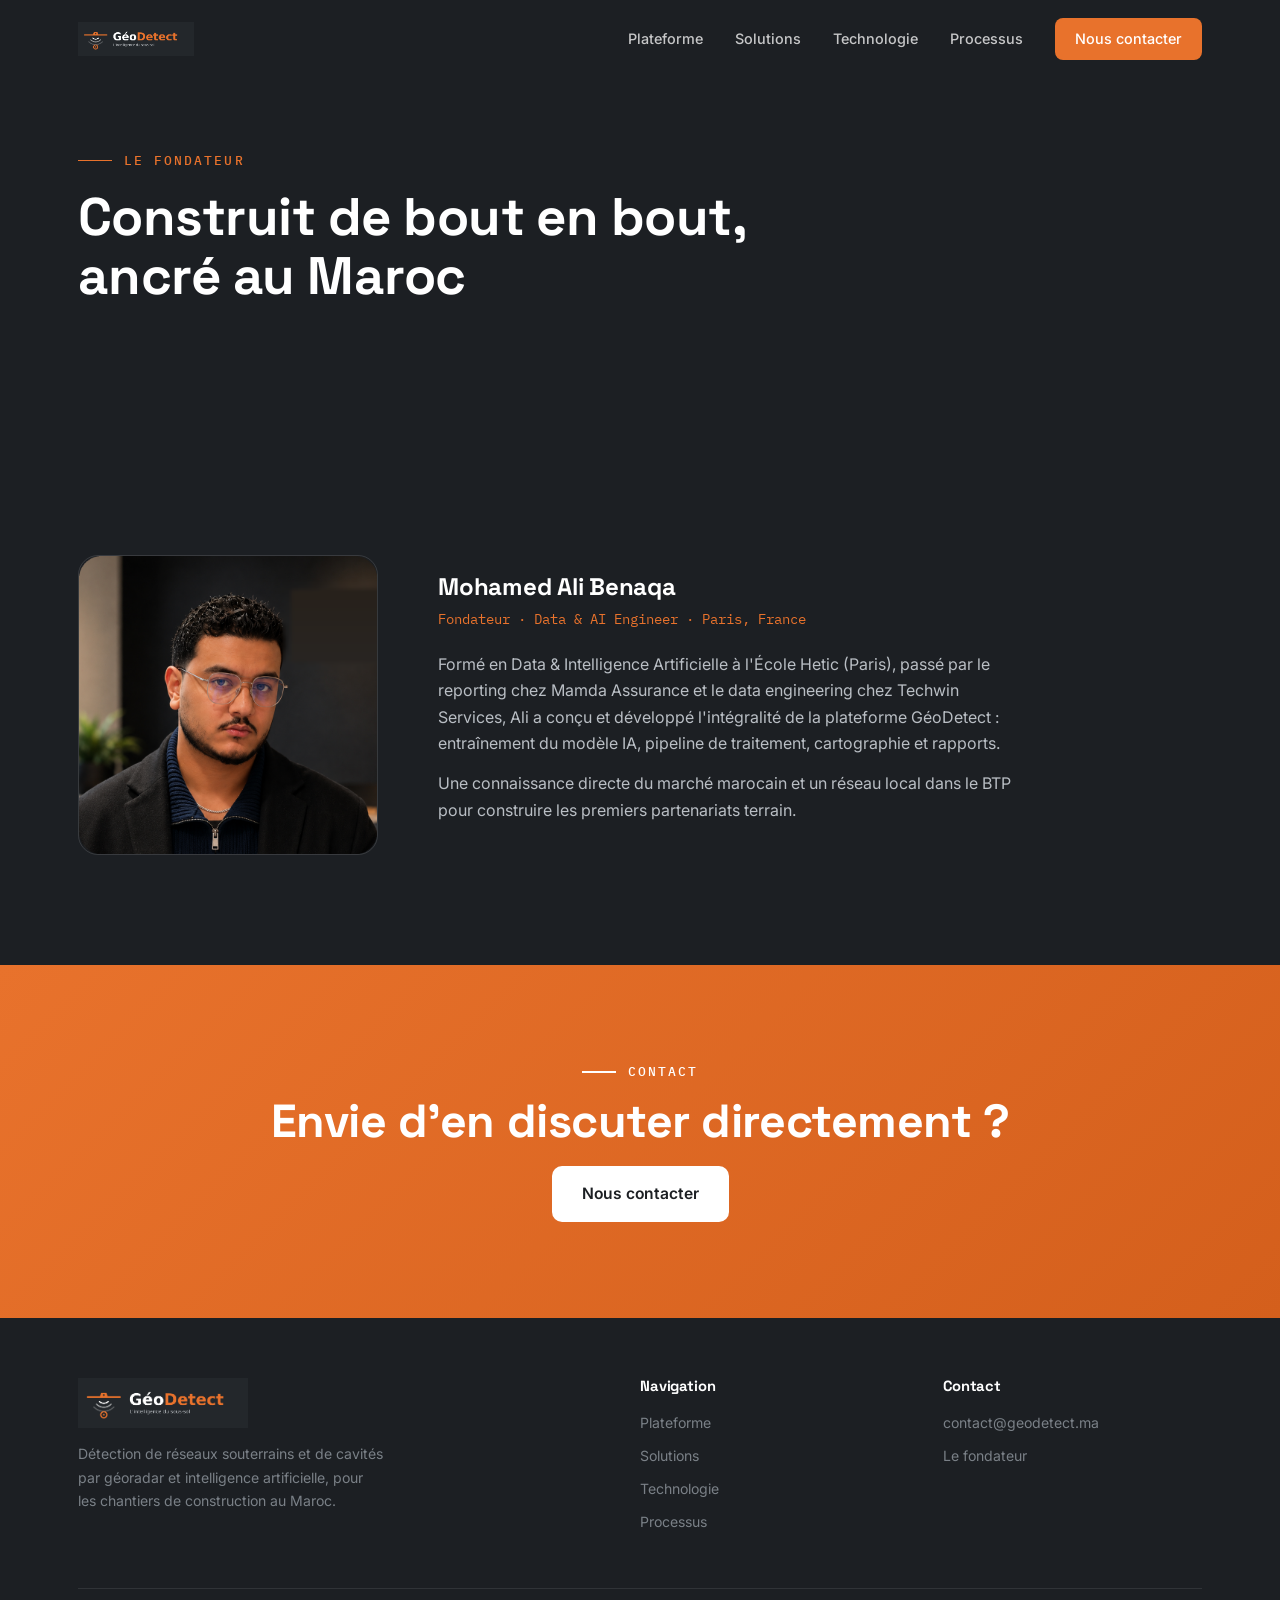
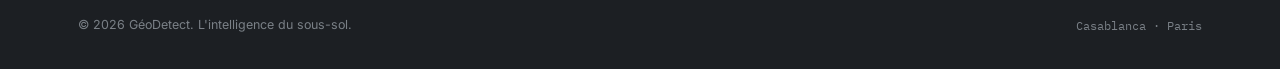
==== a-propos.html @ ed150065 "feat: menu mobile (hamburger) pour naviguer entre les pages" ====
<!DOCTYPE html>
<html lang="fr">
<head>
<meta charset="UTF-8">
<meta name="viewport" content="width=device-width, initial-scale=1.0">
<title>À propos — GéoDetect</title>
<meta name="description" content="GéoDetect est construit de bout en bout par Mohamed Ali Benaqa, Data & AI Engineer, ancré au Maroc.">
<link rel="icon" type="image/png" href="assets/favicon_32.png">
<link rel="preconnect" href="https://fonts.googleapis.com">
<link rel="preconnect" href="https://fonts.gstatic.com" crossorigin>
<link href="https://fonts.googleapis.com/css2?family=Space+Grotesk:wght@500;600;700&family=Inter:wght@400;500;600;700&family=IBM+Plex+Mono:wght@400;500&display=swap" rel="stylesheet">
<link rel="stylesheet" href="style.css">
</head>
<body>

<nav id="nav">
  <div class="nav-int">
    <a class="nav-marque" href="index.html"><img src="assets/geodetect_logo_dark_1700.png" alt="GéoDetect" style="height:34px;width:auto;display:block"></a>
    <div class="nav-liens">
      <a href="plateforme.html">Plateforme</a>
      <a href="solutions.html">Solutions</a>
      <a href="technologie.html">Technologie</a>
      <a href="processus.html">Processus</a>
      <a class="nav-cta" href="contact.html">Nous contacter</a>
    </div>
    <button class="menu-bascule" id="menu-bascule" aria-label="Menu" aria-expanded="false">
      <span></span><span></span><span></span>
    </button>
  </div>
  <div class="menu-mobile" id="menu-mobile">
    <a href="plateforme.html">Plateforme</a>
    <a href="solutions.html">Solutions</a>
    <a href="technologie.html">Technologie</a>
    <a href="processus.html">Processus</a>
    <a href="a-propos.html" class="actif">À propos</a>
    <a class="nav-cta" href="contact.html">Nous contacter</a>
  </div>
</nav>

<header class="page-hero">
  <div class="conteneur">
    <div class="etiquette">Le fondateur</div>
    <h1>Construit de bout en bout, ancré au Maroc</h1>
  </div>
</header>

<section class="fondateur">
  <div class="conteneur">
    <div class="fond-grille">
      <img src="assets/photo_fondateur.png" alt="Mohamed Ali Benaqa, fondateur de GéoDetect" class="revele">
      <div class="fond-texte">
        <h3>Mohamed Ali Benaqa</h3>
        <div class="role">Fondateur · Data &amp; AI Engineer · Paris, France</div>
        <p>Formé en Data &amp; Intelligence Artificielle à l'École Hetic (Paris), passé par le reporting chez Mamda Assurance et le data engineering chez Techwin Services, Ali a conçu et développé l'intégralité de la plateforme GéoDetect : entraînement du modèle IA, pipeline de traitement, cartographie et rapports.</p>
        <p>Une connaissance directe du marché marocain et un réseau local dans le BTP pour construire les premiers partenariats terrain.</p>
      </div>
    </div>
  </div>
</section>

<section class="cta-final" id="contact">
  <div class="conteneur">
    <div class="etiquette">Contact</div>
    <h2>Envie d'en discuter directement ?</h2>
    <a class="btn blanc" href="contact.html">Nous contacter</a>
  </div>
</section>

<footer>
  <div class="conteneur">
    <div class="foot-grille">
      <div>
        <div class="foot-marque"><img src="assets/geodetect_logo_dark_1700.png" alt="GéoDetect" style="width:170px;height:auto"></div>
        <p>Détection de réseaux souterrains et de cavités par géoradar et intelligence artificielle, pour les chantiers de construction au Maroc.</p>
      </div>
      <div class="foot-col">
        <h4>Navigation</h4>
        <a href="plateforme.html">Plateforme</a>
        <a href="solutions.html">Solutions</a>
        <a href="technologie.html">Technologie</a>
        <a href="processus.html">Processus</a>
      </div>
      <div class="foot-col">
        <h4>Contact</h4>
        <a href="mailto:contact@geodetect.ma">contact@geodetect.ma</a>
        <a href="a-propos.html">Le fondateur</a>
      </div>
    </div>
    <div class="foot-bas">
      <span>© 2026 GéoDetect. L'intelligence du sous-sol.</span>
      <span class="mono">Casablanca · Paris</span>
    </div>
  </div>
</footer>

<script src="app.js"></script>
</body>
</html>
---- style.css ----
:root{
  --charbon:#1C1F23;
  --charbon-2:#23272B;
  --charbon-3:#2E3338;
  --orange:#E8722C;
  --orange-vif:#F2823D;
  --sable:#F9E3D3;
  --gris:#7A8087;
  --gris-clair:#B9BEC4;
  --fond:#FFFFFF;
  --fond-doux:#F6F5F3;
  --bordure:#E7E5E1;
}
*{margin:0;padding:0;box-sizing:border-box}
html{scroll-behavior:smooth}
@media (prefers-reduced-motion: reduce){
  html{scroll-behavior:auto}
  *,*::before,*::after{animation:none!important;transition:none!important}
  .revele{opacity:1!important;transform:none!important}
}
body{font-family:'Inter',sans-serif;color:var(--charbon);background:var(--fond);line-height:1.65;-webkit-font-smoothing:antialiased}
h1,h2,h3,h4{font-family:'Space Grotesk',sans-serif;line-height:1.12;letter-spacing:-.01em}
.mono{font-family:'IBM Plex Mono',monospace}
a:focus-visible,button:focus-visible{outline:3px solid var(--orange);outline-offset:3px;border-radius:2px}
.conteneur{max-width:1180px;margin:0 auto;padding:0 28px}
.revele{opacity:0;transform:translateY(26px);transition:opacity .7s ease,transform .7s ease}
.revele.visible{opacity:1;transform:none}

/* ===== Navigation ===== */
nav{position:fixed;top:0;left:0;right:0;z-index:100;transition:background .3s,box-shadow .3s;padding:0}
nav.solide{background:rgba(28,31,35,.92);backdrop-filter:blur(12px);box-shadow:0 1px 0 rgba(255,255,255,.06)}
.nav-int{max-width:1180px;margin:0 auto;padding:18px 28px;display:flex;align-items:center;gap:12px}
.nav-int img{width:32px;height:32px}
.nav-marque{color:#fff;font-family:'Space Grotesk',sans-serif;font-weight:700;font-size:1.1rem;text-decoration:none;letter-spacing:-.01em}
.nav-liens{margin-left:auto;display:flex;gap:32px;align-items:center}
.nav-liens a{color:rgba(255,255,255,.75);text-decoration:none;font-size:.9rem;font-weight:500;transition:color .2s}
.nav-liens a:hover,.nav-liens a.actif{color:#fff}
.nav-cta{background:var(--orange);color:#fff!important;padding:9px 20px;border-radius:8px;font-weight:600}
.nav-cta:hover{background:var(--orange-vif)}
@media(max-width:760px){.nav-liens a:not(.nav-cta){display:none}}

/* ===== Menu mobile ===== */
.menu-bascule{display:none;flex-direction:column;justify-content:center;align-items:flex-end;gap:5px;width:30px;height:30px;background:none;border:none;cursor:pointer;padding:0;margin-left:14px}
.menu-bascule span{display:block;width:100%;height:2px;background:#fff;border-radius:2px;transition:transform .25s,opacity .25s,width .25s}
nav.ouvert .menu-bascule span:nth-child(1){transform:translateY(7px) rotate(45deg);width:100%}
nav.ouvert .menu-bascule span:nth-child(2){opacity:0}
nav.ouvert .menu-bascule span:nth-child(3){transform:translateY(-7px) rotate(-45deg);width:100%}
.menu-mobile{display:none;flex-direction:column;gap:0;background:rgba(28,31,35,.98);backdrop-filter:blur(12px);padding:6px 28px 20px;border-top:1px solid rgba(255,255,255,.08)}
.menu-mobile a{color:rgba(255,255,255,.85);text-decoration:none;font-size:1rem;font-weight:500;padding:14px 0;border-bottom:1px solid rgba(255,255,255,.07)}
.menu-mobile a.actif{color:var(--orange)}
.menu-mobile a.nav-cta{color:#fff!important;text-align:center;border-radius:8px;margin-top:14px;padding:14px 0;border-bottom:none}
nav.ouvert{background:rgba(28,31,35,.98)!important;backdrop-filter:blur(12px)}
nav.ouvert .menu-mobile{display:flex}
@media(max-width:760px){.menu-bascule{display:flex}}

/* ===== Hero plein écran (accueil) ===== */
.hero{min-height:100vh;background:var(--charbon);color:#fff;position:relative;display:flex;align-items:center;overflow:hidden}
#radar-canvas{position:absolute;inset:0;width:100%;height:100%;opacity:.55}
.hero::after{content:"";position:absolute;inset:0;background:radial-gradient(ellipse 70% 60% at 30% 45%,transparent 30%,rgba(28,31,35,.88) 100%)}
.hero-int{position:relative;z-index:2;max-width:1180px;margin:0 auto;padding:150px 28px 120px}
.hero .sur-titre{font-family:'IBM Plex Mono',monospace;color:var(--orange);font-size:.85rem;letter-spacing:.16em;text-transform:uppercase;margin-bottom:22px;display:flex;align-items:center;gap:12px}
.hero .sur-titre::before{content:"";width:34px;height:1.5px;background:var(--orange);display:inline-block}
.hero h1{font-size:clamp(2.6rem,6.2vw,4.4rem);font-weight:700;max-width:17ch}
.hero h1 em{font-style:normal;color:var(--orange)}
.hero p.sous{margin-top:26px;max-width:54ch;color:var(--gris-clair);font-size:1.15rem;font-weight:400}
.hero-ctas{margin-top:42px;display:flex;gap:14px;flex-wrap:wrap}
.btn{display:inline-flex;align-items:center;gap:10px;text-decoration:none;font-weight:600;font-size:.98rem;padding:15px 30px;border-radius:10px;transition:transform .15s,box-shadow .2s,background .2s}
.btn.plein{background:var(--orange);color:#fff}
.btn.plein:hover{background:var(--orange-vif);transform:translateY(-2px);box-shadow:0 12px 30px rgba(232,114,44,.35)}
.btn.contour{border:1.5px solid rgba(255,255,255,.28);color:#fff}
.btn.contour:hover{border-color:var(--orange);color:var(--orange)}
.hero-bas{position:absolute;bottom:0;left:0;right:0;z-index:2;border-top:1px solid rgba(255,255,255,.09)}
.hero-bas .conteneur{display:flex;gap:0;flex-wrap:wrap}
.hero-stat{flex:1;min-width:180px;padding:22px 26px 26px 0;display:flex;flex-direction:column;gap:2px}
.hero-stat+.hero-stat{padding-left:26px;border-left:1px solid rgba(255,255,255,.09)}
.hero-stat .v{font-family:'IBM Plex Mono',monospace;font-size:1.7rem;color:#fff}
.hero-stat .l{font-size:.78rem;color:var(--gris)}
@media(max-width:700px){.hero-stat:nth-child(3){display:none}}
@media(max-width:640px){
  .hero{min-height:auto;display:block;overflow:visible;padding-top:1px}
  .hero-int{padding:110px 22px 40px}
  .hero-bas{position:static;margin-top:8px}
}

/* ===== En-tête de page secondaire (sous-pages) ===== */
.page-hero{background:var(--charbon);color:#fff;padding:150px 0 70px;position:relative}
.page-hero h1{font-size:clamp(2.2rem,4.5vw,3.3rem);font-weight:700;margin:16px 0 18px;max-width:22ch}
.page-hero .intro{max-width:60ch}
@media(max-width:640px){.page-hero{padding:120px 0 50px}}

/* ===== Bande standards ===== */
.bande{background:var(--fond-doux);border-bottom:1px solid var(--bordure)}
.bande .conteneur{display:flex;align-items:center;gap:34px;padding:20px 28px;flex-wrap:wrap;justify-content:center}
.bande span{font-family:'IBM Plex Mono',monospace;font-size:.78rem;color:var(--gris);letter-spacing:.06em}
.bande b{color:var(--charbon);font-weight:500}

/* ===== Sections communes ===== */
section{padding:110px 0}
.etiquette{font-family:'IBM Plex Mono',monospace;font-size:.8rem;letter-spacing:.16em;text-transform:uppercase;color:var(--orange);font-weight:500;display:flex;align-items:center;gap:12px}
.etiquette::before{content:"";width:34px;height:1.5px;background:var(--orange)}
h2{font-size:clamp(1.9rem,4vw,2.9rem);margin:18px 0 20px;font-weight:700;max-width:24ch}
.intro{max-width:62ch;color:var(--gris);font-size:1.1rem}

/* ===== Teaser (accueil : blocs résumés + lien "en savoir plus") ===== */
.teaser{background:var(--fond)}
.grille-teaser{display:grid;grid-template-columns:repeat(auto-fit,minmax(260px,1fr));gap:22px;margin-top:52px}
.carte-teaser{background:var(--fond-doux);border:1px solid var(--bordure);border-radius:16px;padding:32px 28px;display:flex;flex-direction:column;transition:transform .2s,box-shadow .2s,border-color .2s}
.carte-teaser:hover{transform:translateY(-4px);box-shadow:0 18px 44px rgba(28,31,35,.1);border-color:var(--orange)}
.carte-teaser h3{font-size:1.15rem;margin-bottom:10px}
.carte-teaser p{font-size:.92rem;color:var(--gris);flex:1}
.carte-teaser .lien{margin-top:18px;color:var(--orange);font-weight:600;font-size:.88rem;text-decoration:none;display:inline-flex;align-items:center;gap:6px}
.carte-teaser .lien:hover{color:var(--orange-vif)}

/* ===== Plateforme (capture produit) ===== */
.plateforme{background:#1C1F23;padding-top:0;margin-top:0}
.plateforme .tete{color:#fff;padding:110px 0 70px}
.plateforme .tete .intro{color:var(--gris-clair)}
.cadre-nav{max-width:1080px;margin:0 auto;padding:0 28px}
.cadre{background:#15181B;border:1px solid rgba(255,255,255,.1);border-radius:16px;overflow:hidden;box-shadow:0 40px 90px rgba(0,0,0,.45)}
.cadre .barre{display:flex;align-items:center;gap:8px;padding:13px 18px;background:#1C1F23;border-bottom:1px solid rgba(255,255,255,.07)}
.cadre .barre i{width:11px;height:11px;border-radius:50%;background:#3A4046;display:inline-block}
.cadre .barre i:first-child{background:#E8722C}
.cadre .barre span{margin-left:12px;font-family:'IBM Plex Mono',monospace;font-size:.72rem;color:#6B7075}
.cadre img{width:100%;display:block}
.puces-produit{max-width:1080px;margin:34px auto 0;padding:0 28px;display:grid;grid-template-columns:repeat(auto-fit,minmax(230px,1fr));gap:14px}
.puce{background:var(--fond);border:1px solid var(--bordure);border-radius:12px;padding:20px 22px;font-size:.9rem;color:var(--gris)}
.puce b{display:block;color:var(--charbon);font-family:'Space Grotesk',sans-serif;font-size:1rem;margin-bottom:4px}


/* ===== Section 3D plein écran ===== */
.sous-sol{background:var(--charbon);padding:0;position:relative}
.scene-cadre{position:relative;width:100%;height:100vh;min-height:640px;overflow:hidden}
#scene3d{position:absolute;inset:0;width:100%;height:100%;display:block;cursor:grab;touch-action:none}
#scene3d.saisi{cursor:grabbing}
.scene-texte{position:absolute;z-index:4;top:0;left:0;right:0;padding:96px 0 0;pointer-events:none;background:linear-gradient(180deg,rgba(28,31,35,.92) 0%,rgba(28,31,35,.55) 55%,transparent 100%)}
.scene-texte .conteneur{pointer-events:auto}
.scene-texte h2{color:#fff}
.scene-texte .intro{color:var(--gris-clair);padding-bottom:60px}
.scene-legende{position:absolute;left:28px;bottom:26px;display:flex;gap:14px;flex-wrap:wrap;z-index:4}
.scene-legende span{display:inline-flex;align-items:center;gap:8px;background:rgba(28,31,35,.82);border:1px solid rgba(255,255,255,.14);color:#C9CDD1;font-size:.78rem;padding:7px 14px;border-radius:999px;backdrop-filter:blur(6px)}
.scene-legende i{width:9px;height:9px;border-radius:50%;display:inline-block}
.scene-astuce{position:absolute;right:28px;bottom:32px;z-index:4;color:rgba(255,255,255,.55);font-family:'IBM Plex Mono',monospace;font-size:.74rem}
.scene-regle{position:absolute;left:28px;top:50%;transform:translateY(-32%);z-index:4;display:flex;flex-direction:column;gap:44px;color:rgba(255,255,255,.45);font-family:'IBM Plex Mono',monospace;font-size:.7rem}
.scene-regle span{display:flex;align-items:center;gap:10px}
.scene-regle span::after{content:"";width:22px;height:1px;background:rgba(255,255,255,.25);display:inline-block}
@media(max-width:640px){
  .scene-cadre{height:auto;min-height:0}
  .scene-regle,.scene-astuce,.scene-legende{display:none}
  .scene-texte{position:static;padding:84px 0 0;background:var(--charbon)}
  .scene-texte .intro{padding-bottom:32px}
  #scene3d{position:relative;height:280px}
}
/* ===== Solutions ===== */
.solutions{background:var(--fond)}
.grille-sol{display:grid;grid-template-columns:repeat(auto-fit,minmax(300px,1fr));gap:22px;margin-top:52px}
.carte-sol{background:var(--fond-doux);border:1px solid var(--bordure);border-radius:16px;padding:34px 30px;transition:transform .2s,box-shadow .2s,border-color .2s;position:relative;overflow:hidden}
.carte-sol:hover{transform:translateY(-4px);box-shadow:0 18px 44px rgba(28,31,35,.1);border-color:var(--orange)}
.carte-sol .ico{width:46px;height:46px;border-radius:10px;background:var(--sable);display:flex;align-items:center;justify-content:center;margin-bottom:20px}
.carte-sol .ico svg{width:24px;height:24px;stroke:var(--orange);fill:none;stroke-width:2;stroke-linecap:round;stroke-linejoin:round}
.carte-sol h3{font-size:1.2rem;margin-bottom:10px}
.carte-sol p{font-size:.94rem;color:var(--gris)}

/* ===== Preuves ===== */
.preuves{background:var(--charbon);color:#fff;position:relative;overflow:hidden}
.preuves .intro{color:var(--gris-clair)}
.grille-stats{display:grid;grid-template-columns:repeat(auto-fit,minmax(240px,1fr));gap:1px;background:rgba(255,255,255,.1);border:1px solid rgba(255,255,255,.1);border-radius:16px;overflow:hidden;margin-top:52px}
.stat{background:var(--charbon-2);padding:38px 32px}
.stat .valeur{font-family:'IBM Plex Mono',monospace;font-size:2.9rem;color:var(--orange);font-weight:500}
.stat h4{font-size:1rem;margin:10px 0 6px;color:#fff}
.stat p{font-size:.88rem;color:var(--gris-clair)}
.note-validation{margin-top:28px;font-size:.86rem;color:var(--gris);font-style:italic;max-width:74ch}

/* ===== Processus ===== */
.processus{background:var(--fond-doux)}
.frise{display:grid;grid-template-columns:repeat(auto-fit,minmax(240px,1fr));gap:22px;margin-top:56px}
.pas{background:var(--fond);border:1px solid var(--bordure);border-radius:16px;padding:30px 26px;position:relative}
.pas .num{font-family:'IBM Plex Mono',monospace;color:var(--orange);font-size:.85rem;letter-spacing:.1em;margin-bottom:14px;display:block}
.pas h3{font-size:1.1rem;margin-bottom:8px}
.pas p{font-size:.9rem;color:var(--gris)}
.pas::after{content:"";position:absolute;top:38px;right:-22px;width:22px;height:1.5px;background:var(--bordure)}
.pas:last-child::after{display:none}
@media(max-width:1080px){.pas::after{display:none}}

/* ===== Engagement ===== */
.engagement{background:var(--fond)}
.deux-col{display:grid;grid-template-columns:1.05fr .95fr;gap:64px;align-items:center}
@media(max-width:860px){.deux-col{grid-template-columns:1fr}}
.liste-engagement{margin-top:34px;display:grid;gap:0}
.item-eng{display:grid;grid-template-columns:30px 1fr;gap:16px;padding:20px 0;border-top:1px solid var(--bordure)}
.item-eng svg{width:22px;height:22px;stroke:var(--orange);fill:none;stroke-width:2.2;stroke-linecap:round;stroke-linejoin:round;margin-top:3px}
.item-eng h4{font-size:1rem;margin-bottom:4px}
.item-eng p{font-size:.9rem;color:var(--gris)}
.panneau-sable{background:var(--sable);border-radius:20px;padding:44px 40px}
.panneau-sable .grand{font-family:'Space Grotesk',sans-serif;font-size:1.5rem;font-weight:600;color:#5A4636;line-height:1.35}
.panneau-sable .grand em{font-style:normal;color:var(--orange)}
.panneau-sable p{margin-top:16px;color:#7A6350;font-size:.95rem}

/* ===== Fondateur ===== */
.fondateur{background:var(--charbon);color:#fff}
.fond-grille{display:grid;grid-template-columns:300px 1fr;gap:60px;margin-top:52px;align-items:center}
@media(max-width:780px){.fond-grille{grid-template-columns:1fr;justify-items:start}}
.fond-grille img{width:100%;max-width:300px;border-radius:20px;display:block;border:1px solid rgba(255,255,255,.12)}
.fond-texte h3{font-size:1.5rem}
.fond-texte .role{font-family:'IBM Plex Mono',monospace;color:var(--orange);font-size:.85rem;margin:8px 0 20px}
.fond-texte p{color:var(--gris-clair);font-size:1rem;margin-bottom:14px;max-width:58ch}

/* ===== CTA final / page contact ===== */
.cta-final{background:linear-gradient(135deg,var(--orange) 0%,#D45F1C 100%);color:#fff;text-align:center;padding:96px 0}
.cta-final h2{max-width:26ch;margin:14px auto 18px;color:#fff}
.cta-final .intro{color:rgba(255,255,255,.9);margin:0 auto 38px}
.cta-final .etiquette{color:#fff;justify-content:center}
.cta-final .etiquette::before{background:#fff}
.btn.blanc{background:#fff;color:var(--charbon)}
.btn.blanc:hover{transform:translateY(-2px);box-shadow:0 12px 30px rgba(0,0,0,.25)}
.contact-details{display:flex;justify-content:center;gap:36px;flex-wrap:wrap;margin-top:34px;font-size:.92rem}
.contact-details a{color:#fff;font-weight:600;text-decoration:none;border-bottom:1.5px solid rgba(255,255,255,.4)}
.contact-details a:hover{border-color:#fff}

/* ===== Footer ===== */
footer{background:var(--charbon);color:var(--gris);padding:60px 0 34px}
.foot-grille{display:grid;grid-template-columns:2fr 1fr 1fr;gap:44px;padding-bottom:44px;border-bottom:1px solid rgba(255,255,255,.09)}
@media(max-width:700px){.foot-grille{grid-template-columns:1fr}}
.foot-marque{display:flex;align-items:center;gap:12px;color:#fff;font-family:'Space Grotesk',sans-serif;font-weight:700;font-size:1.15rem}
.foot-marque img{width:30px;height:30px}
.foot-grille p{font-size:.88rem;margin-top:14px;max-width:34ch}
.foot-col h4{color:#fff;font-size:.92rem;margin-bottom:16px}
.foot-col a{display:block;color:var(--gris);text-decoration:none;font-size:.88rem;margin-bottom:10px;transition:color .2s}
.foot-col a:hover{color:var(--orange)}
.foot-bas{display:flex;justify-content:space-between;gap:10px;flex-wrap:wrap;padding-top:26px;font-size:.78rem}

/* ===== Thème sombre global ===== */
body{background:#1C1F23;color:#E8EAEC}
h2{color:#fff}
.intro{color:#B9BEC4}
.bande{background:#23272B;border-bottom:1px solid rgba(255,255,255,.08)}
.bande span{color:#8B9096}
.bande b{color:#E8EAEC}
.plateforme{background:#1C1F23;padding-top:0}
.plateforme .tete{padding:110px 0 70px}
.puce{background:#23272B;border:1px solid rgba(255,255,255,.1);color:#B9BEC4}
.puce b{color:#fff}
.solutions{background:#1C1F23}
.carte-sol{background:#23272B;border-color:rgba(255,255,255,.09)}
.carte-sol:hover{box-shadow:0 18px 44px rgba(0,0,0,.4);border-color:var(--orange)}
.carte-sol h3{color:#fff}
.carte-sol p{color:#B9BEC4}
.carte-sol .ico{background:rgba(232,114,44,.16)}
.preuves{background:#212529}
.processus{background:#1C1F23}
.pas{background:#23272B;border-color:rgba(255,255,255,.09)}
.pas h3{color:#fff}
.pas p{color:#B9BEC4}
.pas::after{background:rgba(255,255,255,.16)}
.engagement{background:#212529}
.item-eng{border-top:1px solid rgba(255,255,255,.09)}
.item-eng h4{color:#fff}
.item-eng p{color:#B9BEC4}
.fondateur{background:#1C1F23}
.sous-sol{background:#1C1F23}
.teaser{background:#1C1F23}
.carte-teaser{background:#23272B;border-color:rgba(255,255,255,.09)}
.carte-teaser:hover{box-shadow:0 18px 44px rgba(0,0,0,.4);border-color:var(--orange)}
.carte-teaser h3{color:#fff}
.carte-teaser p{color:#B9BEC4}

/* ===== Démo animée ===== */
.cadre{position:relative}
.surbrillance{position:absolute;border:2.5px solid var(--orange);border-radius:10px;box-shadow:0 0 0 4000px rgba(21,24,27,.42),0 0 24px rgba(232,114,44,.5);transition:all .9s cubic-bezier(.6,.05,.25,1);pointer-events:none;z-index:2}
.demo-etapes{max-width:1080px;margin:26px auto 0;padding:0 28px;display:grid;grid-template-columns:repeat(4,1fr);gap:12px}
@media(max-width:760px){.demo-etapes{grid-template-columns:repeat(2,1fr)}}
.demo-etape{background:#23272B;border:1px solid rgba(255,255,255,.1);border-radius:12px;padding:16px 18px;transition:border-color .4s,background .4s}
.demo-etape.active{border-color:var(--orange);background:#2A2420}
.demo-etape .n{font-family:'IBM Plex Mono',monospace;font-size:.7rem;color:var(--orange);letter-spacing:.1em}
.demo-etape b{display:block;color:#fff;font-family:'Space Grotesk',sans-serif;font-size:.95rem;margin:4px 0 3px}
.demo-etape p{font-size:.8rem;color:#8B9096;line-height:1.45}
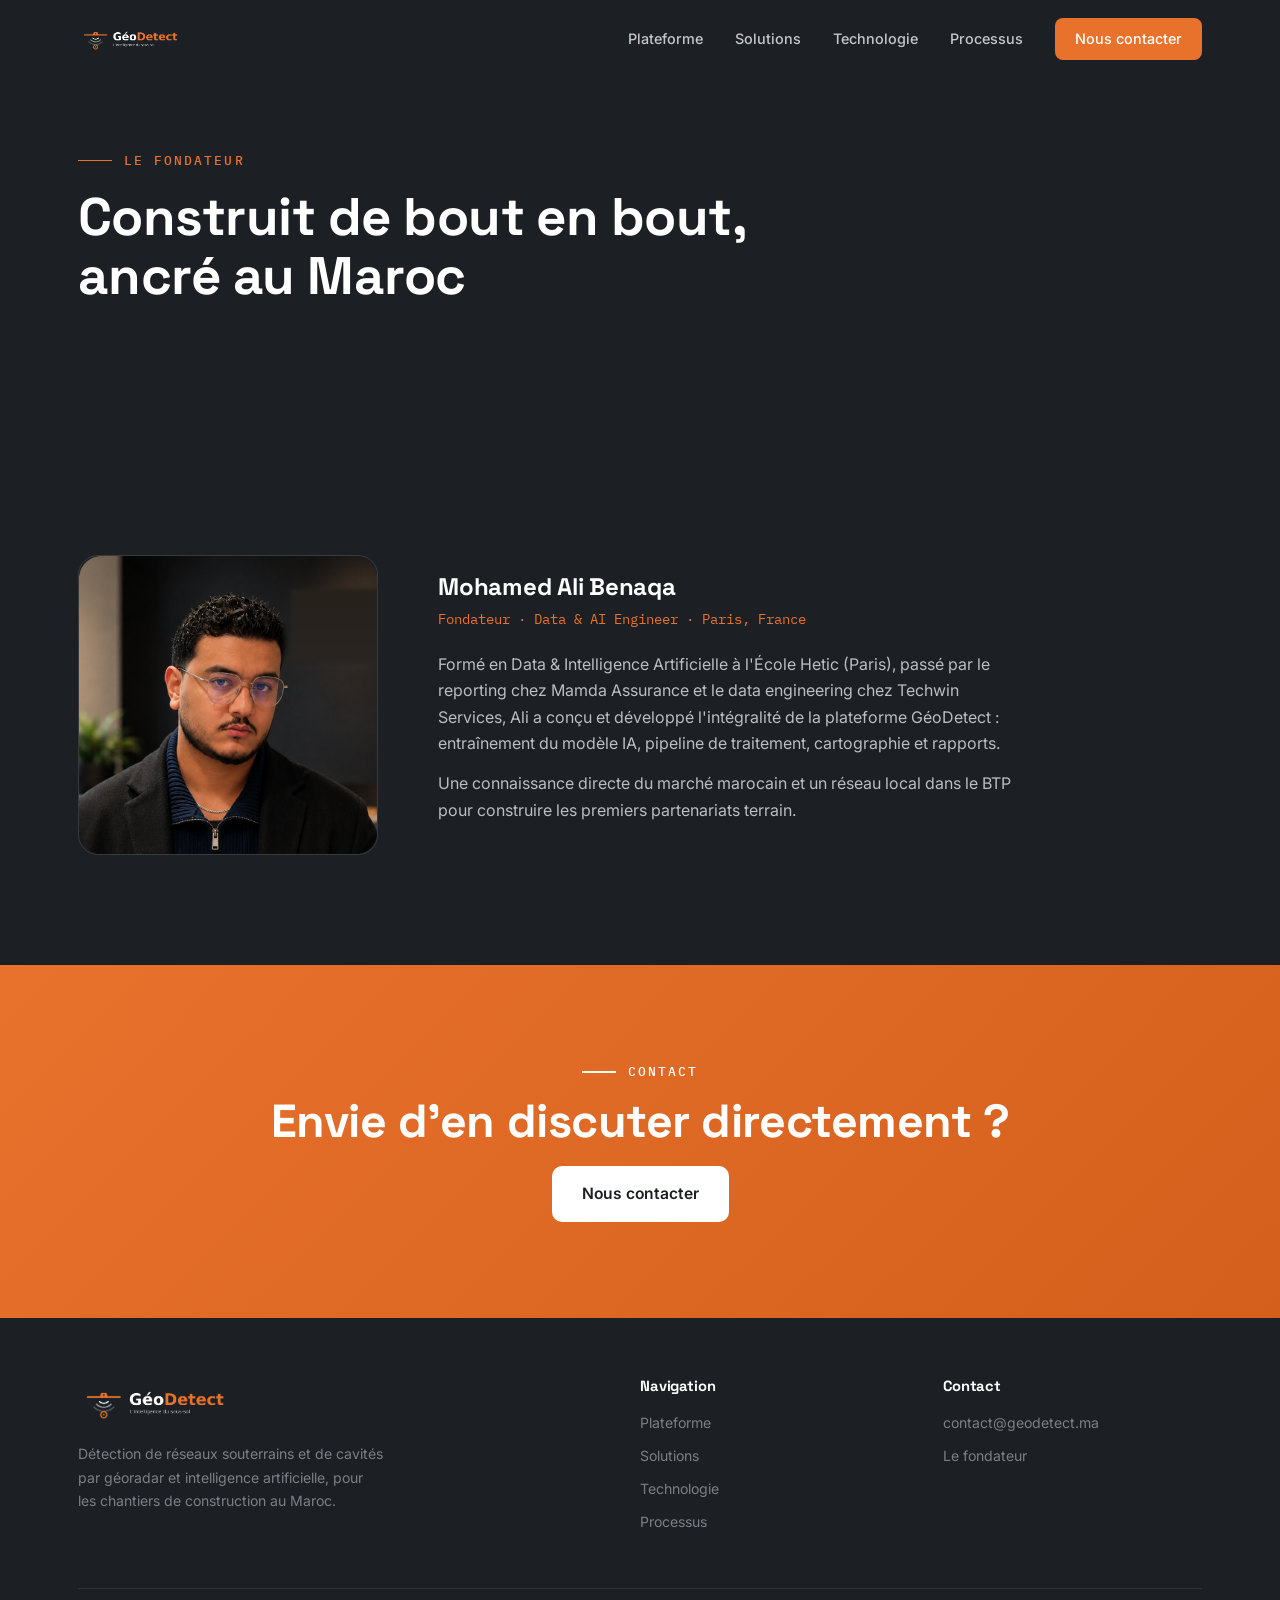
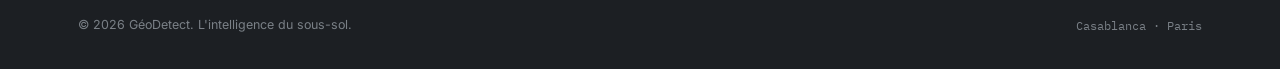
==== commit 56ab5636: "fix: cache-busting sur le logo corrige" ====
--- a/a-propos.html
+++ b/a-propos.html
@@ -9,13 +9,13 @@
 <link rel="preconnect" href="https://fonts.googleapis.com">
 <link rel="preconnect" href="https://fonts.gstatic.com" crossorigin>
 <link href="https://fonts.googleapis.com/css2?family=Space+Grotesk:wght@500;600;700&family=Inter:wght@400;500;600;700&family=IBM+Plex+Mono:wght@400;500&display=swap" rel="stylesheet">
-<link rel="stylesheet" href="style.css">
+<link rel="stylesheet" href="style.css?v=2">
 </head>
 <body>
 
 <nav id="nav">
   <div class="nav-int">
-    <a class="nav-marque" href="index.html"><img src="assets/geodetect_logo_dark_1700.png" alt="GéoDetect" style="height:34px;width:auto;display:block"></a>
+    <a class="nav-marque" href="index.html"><img src="assets/geodetect_logo_dark_1700.png?v=2" alt="GéoDetect" style="height:34px;width:auto;display:block"></a>
     <div class="nav-liens">
       <a href="plateforme.html">Plateforme</a>
       <a href="solutions.html">Solutions</a>
@@ -70,7 +70,7 @@
   <div class="conteneur">
     <div class="foot-grille">
       <div>
-        <div class="foot-marque"><img src="assets/geodetect_logo_dark_1700.png" alt="GéoDetect" style="width:170px;height:auto"></div>
+        <div class="foot-marque"><img src="assets/geodetect_logo_dark_1700.png?v=2" alt="GéoDetect" style="width:170px;height:auto"></div>
         <p>Détection de réseaux souterrains et de cavités par géoradar et intelligence artificielle, pour les chantiers de construction au Maroc.</p>
       </div>
       <div class="foot-col">
@@ -93,6 +93,6 @@
   </div>
 </footer>
 
-<script src="app.js"></script>
+<script src="app.js?v=2"></script>
 </body>
 </html>
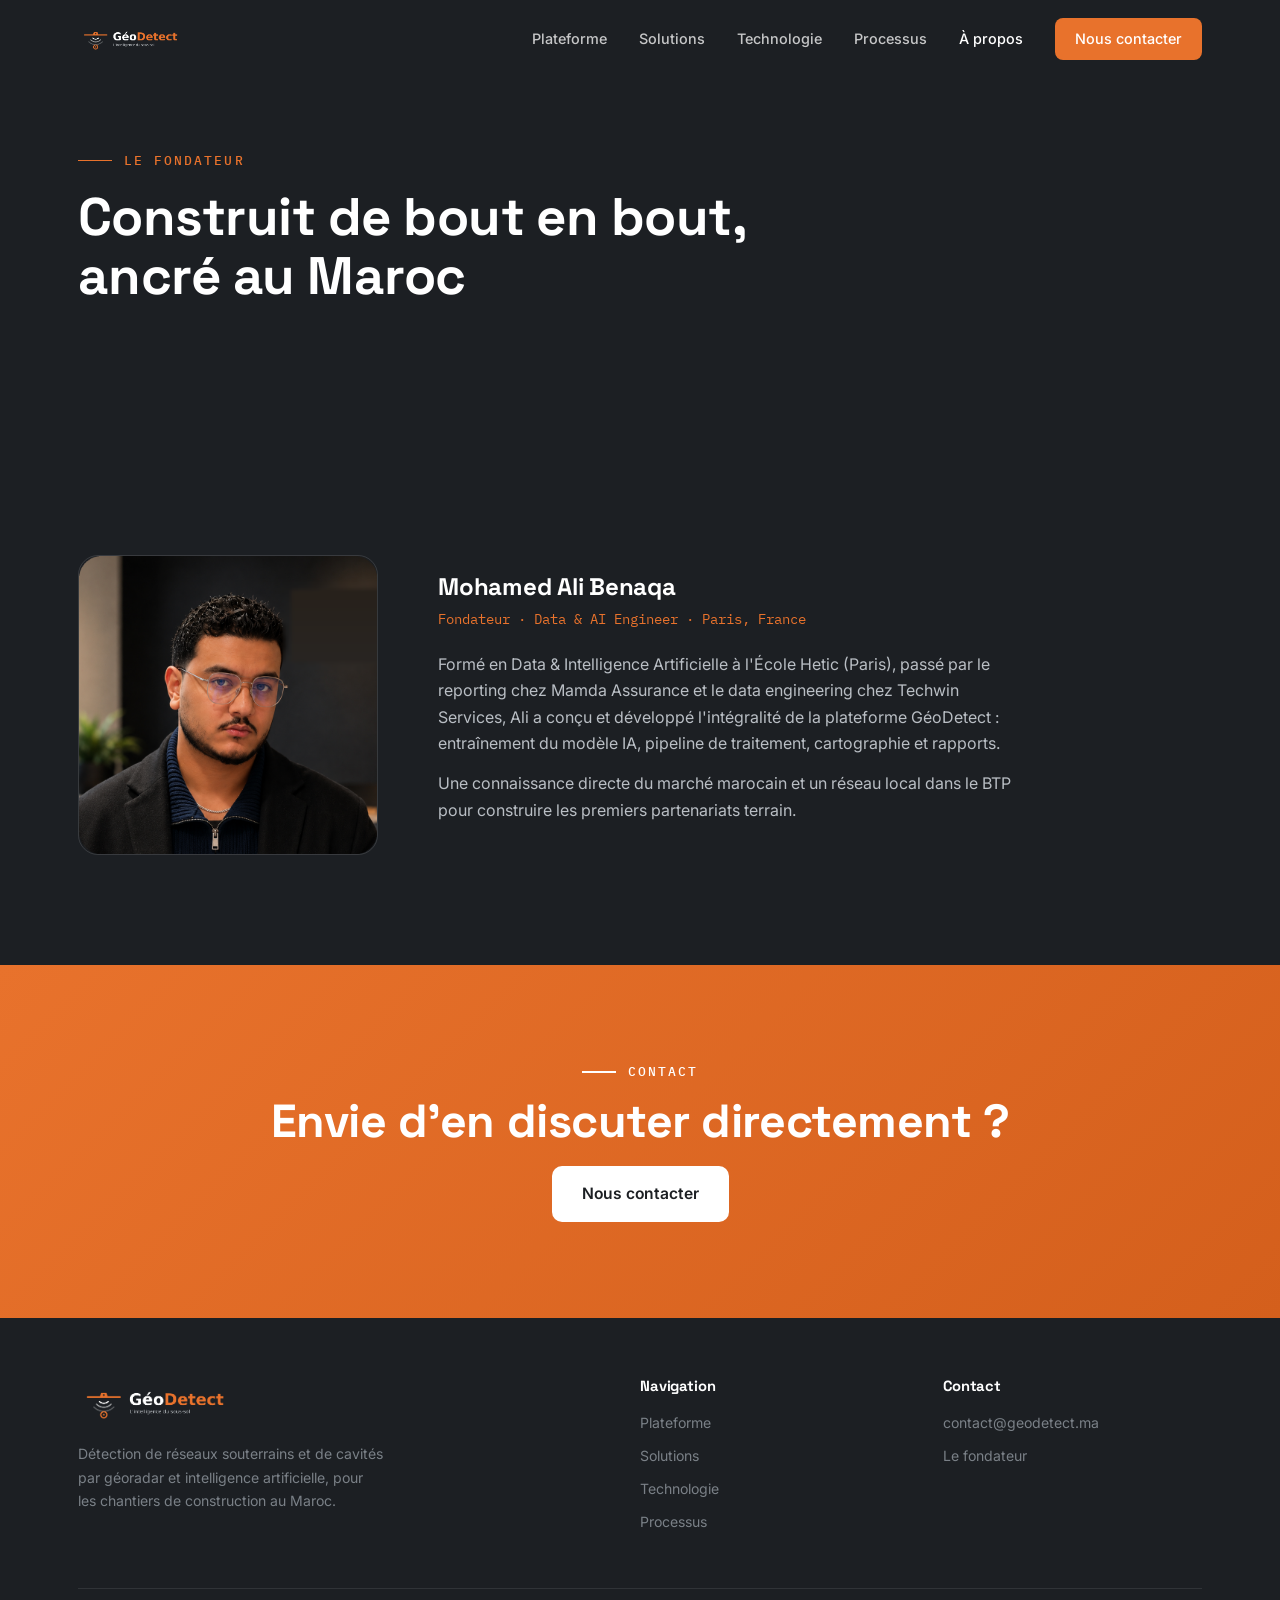
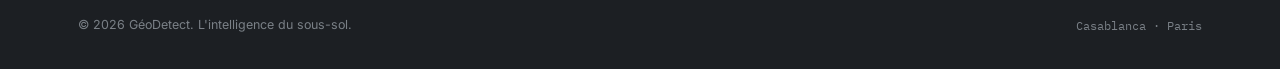
==== commit 3e296f35: "fix: ajoute A propos a la nav desktop (deja presente en mobile)" ====
--- a/a-propos.html
+++ b/a-propos.html
@@ -9,7 +9,7 @@
 <link rel="preconnect" href="https://fonts.googleapis.com">
 <link rel="preconnect" href="https://fonts.gstatic.com" crossorigin>
 <link href="https://fonts.googleapis.com/css2?family=Space+Grotesk:wght@500;600;700&family=Inter:wght@400;500;600;700&family=IBM+Plex+Mono:wght@400;500&display=swap" rel="stylesheet">
-<link rel="stylesheet" href="style.css?v=2">
+<link rel="stylesheet" href="style.css?v=6">
 </head>
 <body>
 
@@ -21,6 +21,7 @@
       <a href="solutions.html">Solutions</a>
       <a href="technologie.html">Technologie</a>
       <a href="processus.html">Processus</a>
+      <a href="a-propos.html" class="actif">À propos</a>
       <a class="nav-cta" href="contact.html">Nous contacter</a>
     </div>
     <button class="menu-bascule" id="menu-bascule" aria-label="Menu" aria-expanded="false">
--- a/style.css
+++ b/style.css
@@ -32,6 +32,15 @@
 .nav-int{max-width:1180px;margin:0 auto;padding:18px 28px;display:flex;align-items:center;gap:12px}
 .nav-int img{width:32px;height:32px}
 .nav-marque{color:#fff;font-family:'Space Grotesk',sans-serif;font-weight:700;font-size:1.1rem;text-decoration:none;letter-spacing:-.01em}
+.logo-empile{position:relative;display:inline-block;height:34px}
+.logo-empile img{position:absolute;top:0;left:0;transition:opacity .3s ease}
+.logo-empile .logo-alt{opacity:0}
+body.page-contact .logo-empile .logo-normal{opacity:0}
+body.page-contact .logo-empile .logo-alt{opacity:1}
+body.page-contact nav.solide .logo-empile .logo-normal,
+body.page-contact nav.ouvert .logo-empile .logo-normal{opacity:1}
+body.page-contact nav.solide .logo-empile .logo-alt,
+body.page-contact nav.ouvert .logo-empile .logo-alt{opacity:0}
 .nav-liens{margin-left:auto;display:flex;gap:32px;align-items:center}
 .nav-liens a{color:rgba(255,255,255,.75);text-decoration:none;font-size:.9rem;font-weight:500;transition:color .2s}
 .nav-liens a:hover,.nav-liens a.actif{color:#fff}
